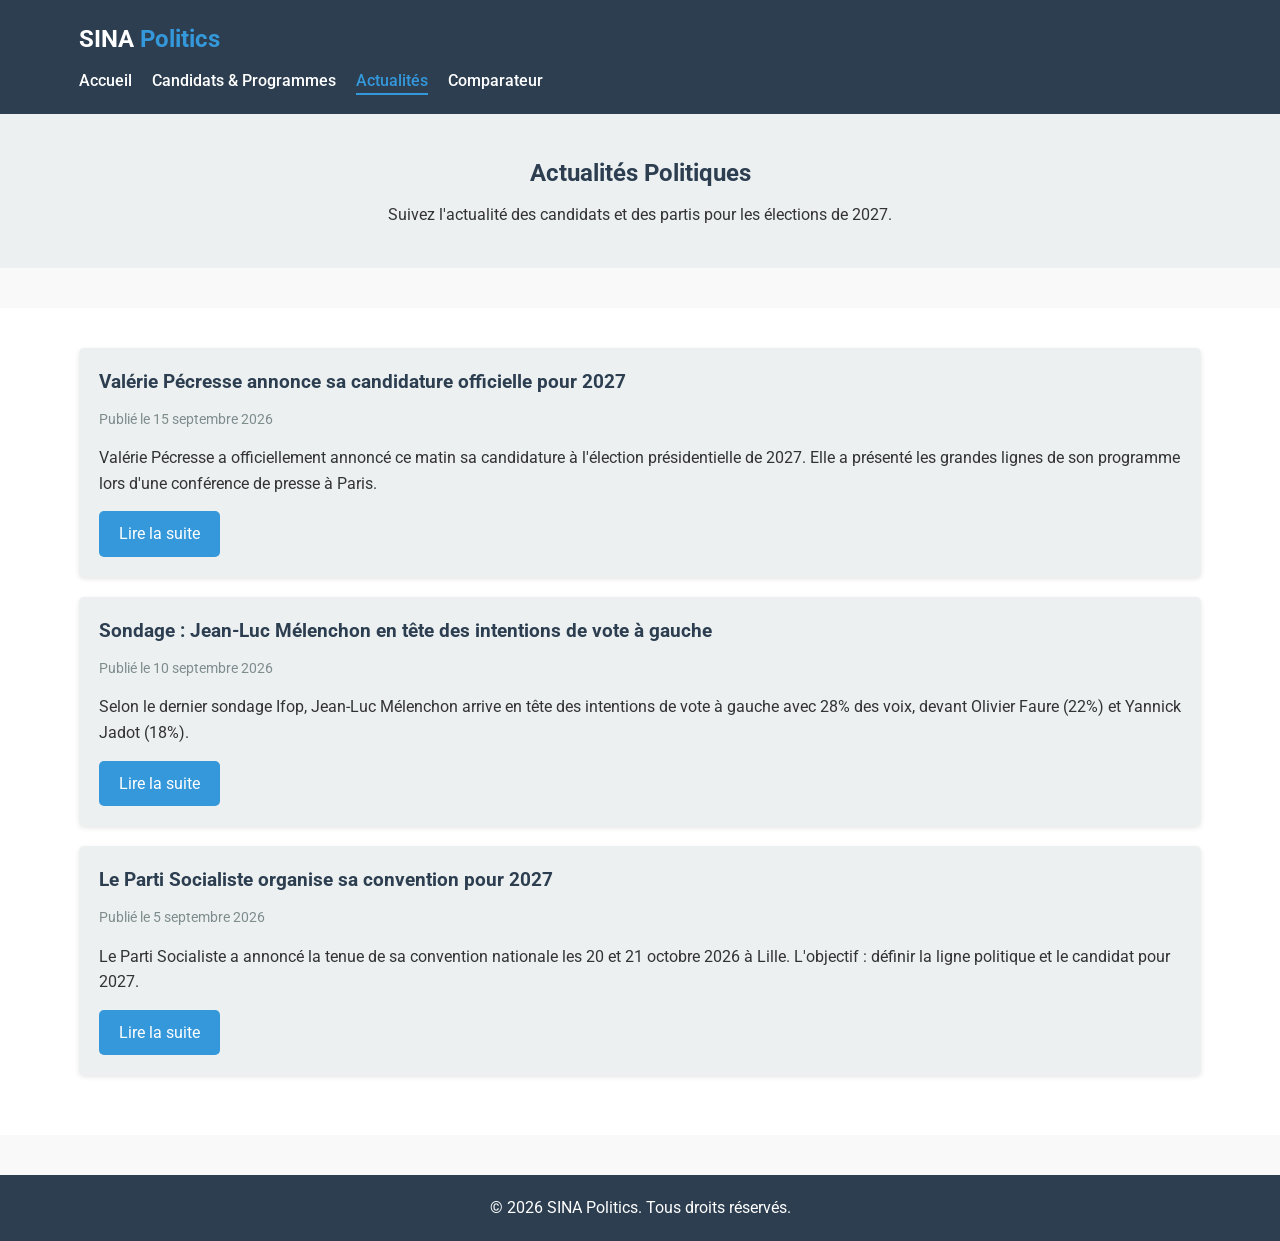
==== actualites.html @ 47aab671 "Add files via upload" ====
<!DOCTYPE html>
<html lang="fr">
<head>
    <meta charset="UTF-8">
    <meta name="viewport" content="width=device-width, initial-scale=1.0">
    <title>Actualités - SINA Politics</title>
    <link rel="stylesheet" href="styles/style.css">
    <link rel="preconnect" href="https://fonts.googleapis.com">
    <link rel="preconnect" href="https://fonts.gstatic.com" crossorigin>
    <link href="https://fonts.googleapis.com/css2?family=Roboto:wght@300;400;700&display=swap" rel="stylesheet">
</head>
<body>
    <header>
        <div class="container">
            <h1>SINA <span>Politics</span></h1>
            <nav>
                <ul>
                    <li><a href="index.html">Accueil</a></li>
                    <li><a href="candidats.html">Candidats & Programmes</a></li>
                    <li><a href="actualites.html" class="active">Actualités</a></li>
                    <li><a href="comparateur.html">Comparateur</a></li>
                </ul>
            </nav>
        </div>
    </header>

    <main>
        <section class="page-title">
            <div class="container">
                <h2>Actualités Politiques</h2>
                <p>Suivez l'actualité des candidats et des partis pour les élections de 2027.</p>
            </div>
        </section>

        <section class="actualites-list">
            <div class="container">
                <article class="actualite-card">
                    <h3>Valérie Pécresse annonce sa candidature officielle pour 2027</h3>
                    <p class="date">Publié le 15 septembre 2026</p>
                    <p>Valérie Pécresse a officiellement annoncé ce matin sa candidature à l'élection présidentielle de 2027. Elle a présenté les grandes lignes de son programme lors d'une conférence de presse à Paris.</p>
                    <a href="#" class="btn">Lire la suite</a>
                </article>

                <article class="actualite-card">
                    <h3>Sondage : Jean-Luc Mélenchon en tête des intentions de vote à gauche</h3>
                    <p class="date">Publié le 10 septembre 2026</p>
                    <p>Selon le dernier sondage Ifop, Jean-Luc Mélenchon arrive en tête des intentions de vote à gauche avec 28% des voix, devant Olivier Faure (22%) et Yannick Jadot (18%).</p>
                    <a href="#" class="btn">Lire la suite</a>
                </article>

                <article class="actualite-card">
                    <h3>Le Parti Socialiste organise sa convention pour 2027</h3>
                    <p class="date">Publié le 5 septembre 2026</p>
                    <p>Le Parti Socialiste a annoncé la tenue de sa convention nationale les 20 et 21 octobre 2026 à Lille. L'objectif : définir la ligne politique et le candidat pour 2027.</p>
                    <a href="#" class="btn">Lire la suite</a>
                </article>
            </div>
        </section>
    </main>

    <footer>
        <div class="container">
            <p>&copy; 2026 SINA Politics. Tous droits réservés.</p>
        </div>
    </footer>
</body>
</html>
---- styles/style.css ----
/* Reset et variables */
:root {
    --primary-color: #2c3e50;
    --secondary-color: #3498db;
    --accent-color: #e74c3c;
    --light-color: #ecf0f1;
    --dark-color: #2c3e50;
    --text-color: #333;
    --text-light: #7f8c8d;
    --font-main: 'Roboto', sans-serif;
}

* {
    margin: 0;
    padding: 0;
    box-sizing: border-box;
}

body {
    font-family: var(--font-main);
    color: var(--text-color);
    line-height: 1.6;
    background-color: #f9f9f9;
}

.container {
    width: 90%;
    max-width: 1200px;
    margin: 0 auto;
    padding: 0 15px;
}

a {
    text-decoration: none;
    color: var(--secondary-color);
}

ul {
    list-style: none;
}

.btn {
    display: inline-block;
    background: var(--secondary-color);
    color: #fff;
    padding: 10px 20px;
    border: none;
    border-radius: 5px;
    cursor: pointer;
    transition: background 0.3s;
}

.btn:hover {
    background: #2980b9;
}

/* Header */
header {
    background: var(--primary-color);
    color: #fff;
    padding: 20px 0;
    box-shadow: 0 2px 5px rgba(0,0,0,0.1);
}

header h1 {
    font-size: 24px;
    margin-bottom: 10px;
}

header h1 span {
    color: var(--secondary-color);
}

nav ul {
    display: flex;
    gap: 20px;
}

nav a {
    color: #fff;
    font-weight: 500;
    padding: 5px 0;
    position: relative;
}

nav a.active {
    color: var(--secondary-color);
}

nav a.active::after {
    content: '';
    position: absolute;
    bottom: 0;
    left: 0;
    width: 100%;
    height: 2px;
    background: var(--secondary-color);
}

/* Hero */
.hero {
    background: linear-gradient(rgba(0,0,0,0.7), rgba(0,0,0,0.7)), url('https://images.unsplash.com/photo-1521737711867-e3b97375f902?ixlib=rb-4.0.3&ixid=M3wxMjA3fDB8MHxwaG90by1wYWdlfHx8fGVufDB8fHx8fA%3D%3D&auto=format&fit=crop&w=1470&q=80');
    background-size: cover;
    background-position: center;
    color: #fff;
    text-align: center;
    padding: 100px 0;
    margin-bottom: 40px;
}

.hero h2 {
    font-size: 42px;
    margin-bottom: 20px;
}

.hero p {
    font-size: 18px;
    margin-bottom: 30px;
    max-width: 700px;
    margin-left: auto;
    margin-right: auto;
}

/* Features */
.features {
    padding: 40px 0;
    background: #fff;
}

.features .container {
    display: flex;
    flex-wrap: wrap;
    gap: 30px;
    justify-content: space-between;
}

.feature {
    flex: 1;
    min-width: 300px;
    padding: 20px;
    background: var(--light-color);
    border-radius: 5px;
    text-align: center;
}

.feature h3 {
    margin-bottom: 15px;
    color: var(--primary-color);
}

/* Candidats List */
.candidats-list {
    padding: 40px 0;
    background: #fff;
}

.candidat-card {
    background: var(--light-color);
    border-radius: 5px;
    padding: 20px;
    margin-bottom: 20px;
    box-shadow: 0 2px 5px rgba(0,0,0,0.1);
}

.candidat-header {
    display: flex;
    align-items: center;
    gap: 20px;
    margin-bottom: 20px;
}

.logo-parti {
    width: 60px;
    height: 60px;
    object-fit: contain;
    border-radius: 50%;
    background: #fff;
    padding: 5px;
}

.candidat-info h3 {
    margin-bottom: 5px;
}

.candidat-info .parti {
    color: var(--text-light);
    font-style: italic;
}

.candidat-programme h4 {
    margin-bottom: 10px;
    color: var(--primary-color);
}

.candidat-programme ul {
    margin-bottom: 15px;
    padding-left: 20px;
}

.candidat-programme li {
    margin-bottom: 8px;
}

/* Actualités List */
.actualites-list {
    padding: 40px 0;
    background: #fff;
}

.actualite-card {
    background: var(--light-color);
    border-radius: 5px;
    padding: 20px;
    margin-bottom: 20px;
    box-shadow: 0 2px 5px rgba(0,0,0,0.1);
}

.actualite-card h3 {
    margin-bottom: 10px;
    color: var(--primary-color);
}

.actualite-card .date {
    color: var(--text-light);
    font-size: 14px;
    margin-bottom: 15px;
}

.actualite-card p {
    margin-bottom: 15px;
}

/* Comparateur */
.comparateur {
    padding: 40px 0;
    background: #fff;
}

.selection {
    background: var(--light-color);
    padding: 20px;
    border-radius: 5px;
    margin-bottom: 20px;
    box-shadow: 0 2px 5px rgba(0,0,0,0.1);
}

.selection h3 {
    margin-bottom: 15px;
    color: var(--primary-color);
}

.candidats-checkbox {
    display: flex;
    flex-direction: column;
    gap: 10px;
}

.candidats-checkbox label {
    display: flex;
    align-items: center;
    gap: 10px;
    cursor: pointer;
}

.resultat-comparaison {
    margin-top: 30px;
    background: var(--light-color);
    padding: 20px;
    border-radius: 5px;
    box-shadow: 0 2px 5px rgba(0,0,0,0.1);
}

/* Page Title */
.page-title {
    padding: 40px 0;
    text-align: center;
    background: var(--light-color);
    margin-bottom: 40px;
}

.page-title h2 {
    margin-bottom: 10px;
    color: var(--primary-color);
}

/* Footer */
footer {
    background: var(--primary-color);
    color: #fff;
    text-align: center;
    padding: 20px 0;
    margin-top: 40px;
}

/* Responsive */
@media (max-width: 768px) {
    .features .container {
        flex-direction: column;
    }

    .hero h2 {
        font-size: 32px;
    }

    .hero p {
        font-size: 16px;
    }

    nav ul {
        flex-wrap: wrap;
        gap: 10px;
    }
}
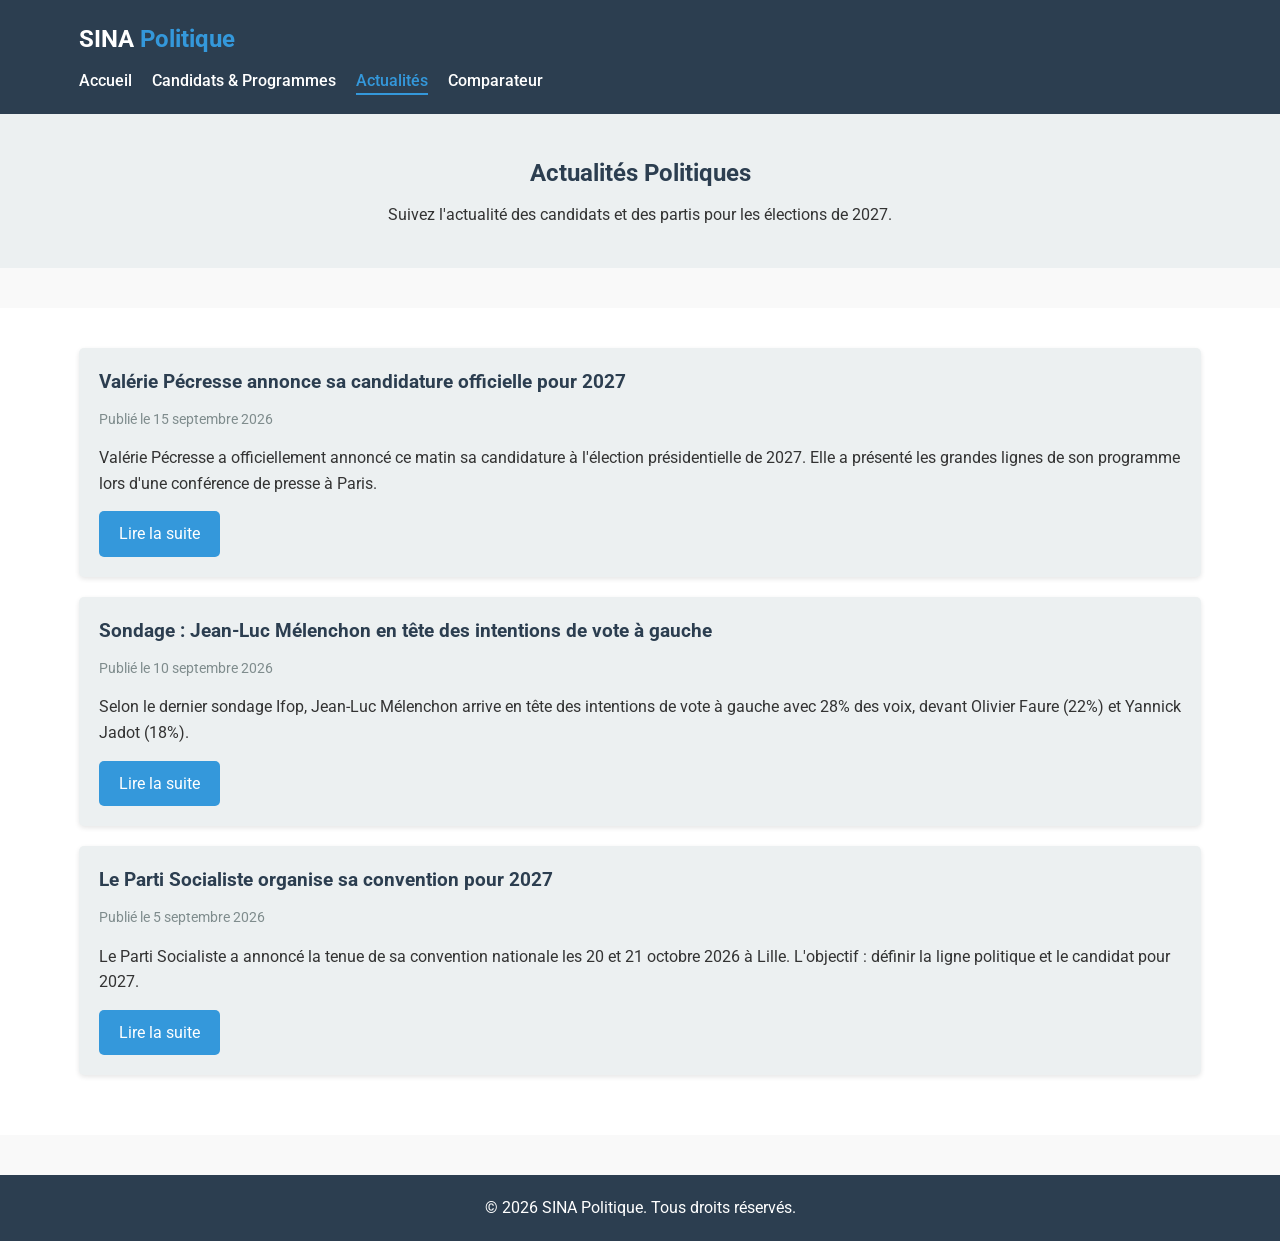
==== commit 03b5ad16: "Update actualites.html" ====
--- a/actualites.html
+++ b/actualites.html
@@ -3,7 +3,7 @@
 <head>
     <meta charset="UTF-8">
     <meta name="viewport" content="width=device-width, initial-scale=1.0">
-    <title>Actualités - SINA Politics</title>
+    <title>Actualités - SINA Politique</title>
     <link rel="stylesheet" href="styles/style.css">
     <link rel="preconnect" href="https://fonts.googleapis.com">
     <link rel="preconnect" href="https://fonts.gstatic.com" crossorigin>
@@ -12,7 +12,7 @@
 <body>
     <header>
         <div class="container">
-            <h1>SINA <span>Politics</span></h1>
+            <h1>SINA <span>Politique</span></h1>
             <nav>
                 <ul>
                     <li><a href="index.html">Accueil</a></li>
@@ -60,8 +60,8 @@
 
     <footer>
         <div class="container">
-            <p>&copy; 2026 SINA Politics. Tous droits réservés.</p>
+            <p>&copy; 2026 SINA Politique. Tous droits réservés.</p>
         </div>
     </footer>
 </body>
-</html>+</html>
--- a/styles/style.css
+++ b/styles/style.css
@@ -310,4 +310,9 @@
         flex-wrap: wrap;
         gap: 10px;
     }
-}+}
+
+img {
+    width: 10%;
+    height: 10%
+}
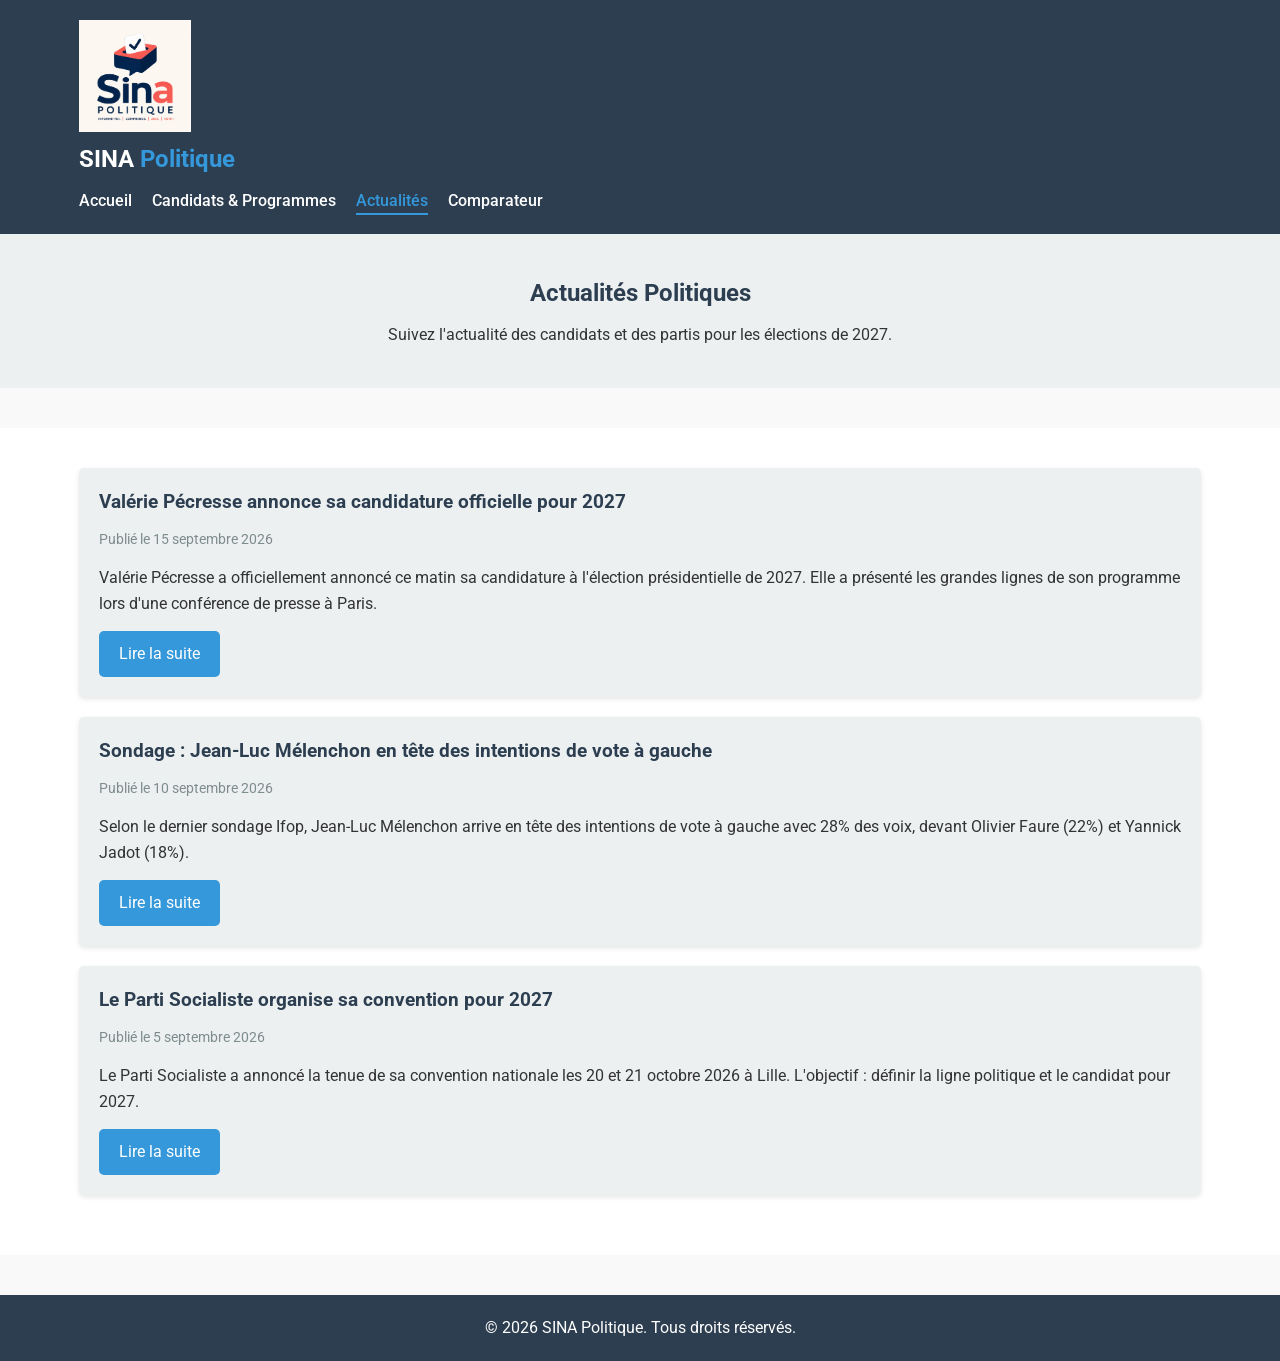
==== commit ea7cb7d2: "Add logo to header in actualites.html" ====
--- a/actualites.html
+++ b/actualites.html
@@ -12,6 +12,7 @@
 <body>
     <header>
         <div class="container">
+            <img src="images/logo-v2.png" alt="logo">
             <h1>SINA <span>Politique</span></h1>
             <nav>
                 <ul>
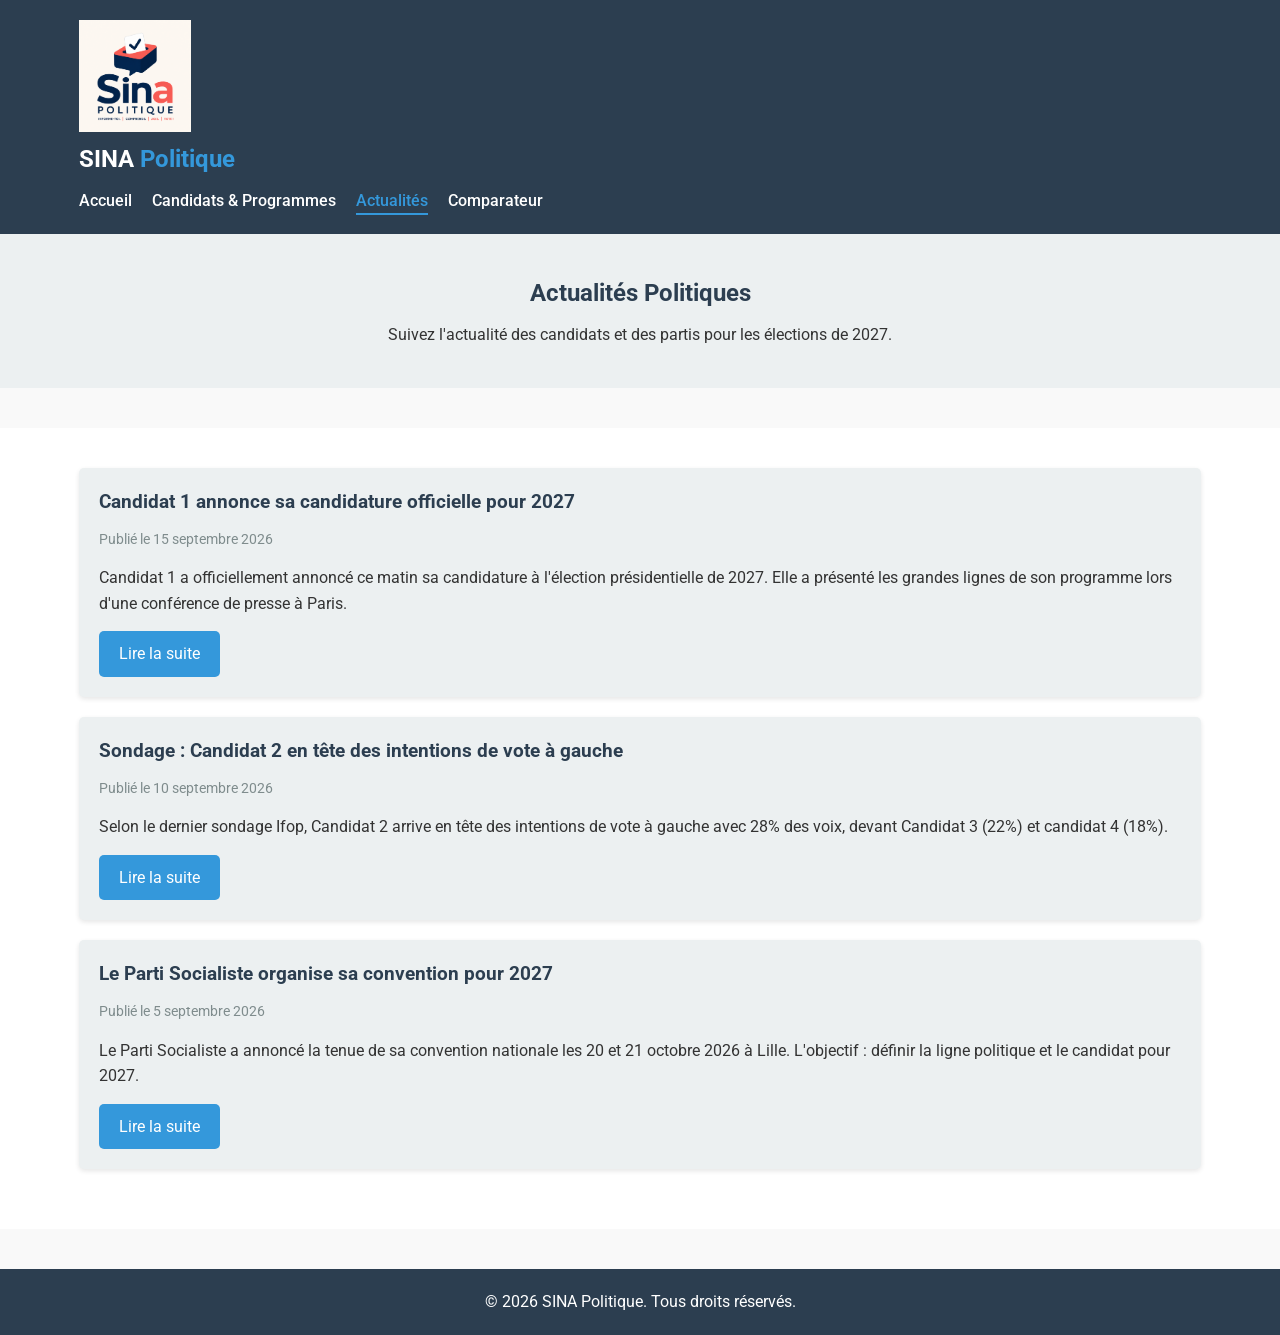
==== commit 4bd41661: "Update actualites.html" ====
--- a/actualites.html
+++ b/actualites.html
@@ -36,16 +36,16 @@
         <section class="actualites-list">
             <div class="container">
                 <article class="actualite-card">
-                    <h3>Valérie Pécresse annonce sa candidature officielle pour 2027</h3>
+                    <h3>Candidat 1 annonce sa candidature officielle pour 2027</h3>
                     <p class="date">Publié le 15 septembre 2026</p>
-                    <p>Valérie Pécresse a officiellement annoncé ce matin sa candidature à l'élection présidentielle de 2027. Elle a présenté les grandes lignes de son programme lors d'une conférence de presse à Paris.</p>
+                    <p>Candidat 1 a officiellement annoncé ce matin sa candidature à l'élection présidentielle de 2027. Elle a présenté les grandes lignes de son programme lors d'une conférence de presse à Paris.</p>
                     <a href="#" class="btn">Lire la suite</a>
                 </article>
 
                 <article class="actualite-card">
-                    <h3>Sondage : Jean-Luc Mélenchon en tête des intentions de vote à gauche</h3>
+                    <h3>Sondage : Candidat 2 en tête des intentions de vote à gauche</h3>
                     <p class="date">Publié le 10 septembre 2026</p>
-                    <p>Selon le dernier sondage Ifop, Jean-Luc Mélenchon arrive en tête des intentions de vote à gauche avec 28% des voix, devant Olivier Faure (22%) et Yannick Jadot (18%).</p>
+                    <p>Selon le dernier sondage Ifop, Candidat 2 arrive en tête des intentions de vote à gauche avec 28% des voix, devant Candidat 3 (22%) et candidat 4 (18%).</p>
                     <a href="#" class="btn">Lire la suite</a>
                 </article>
 
